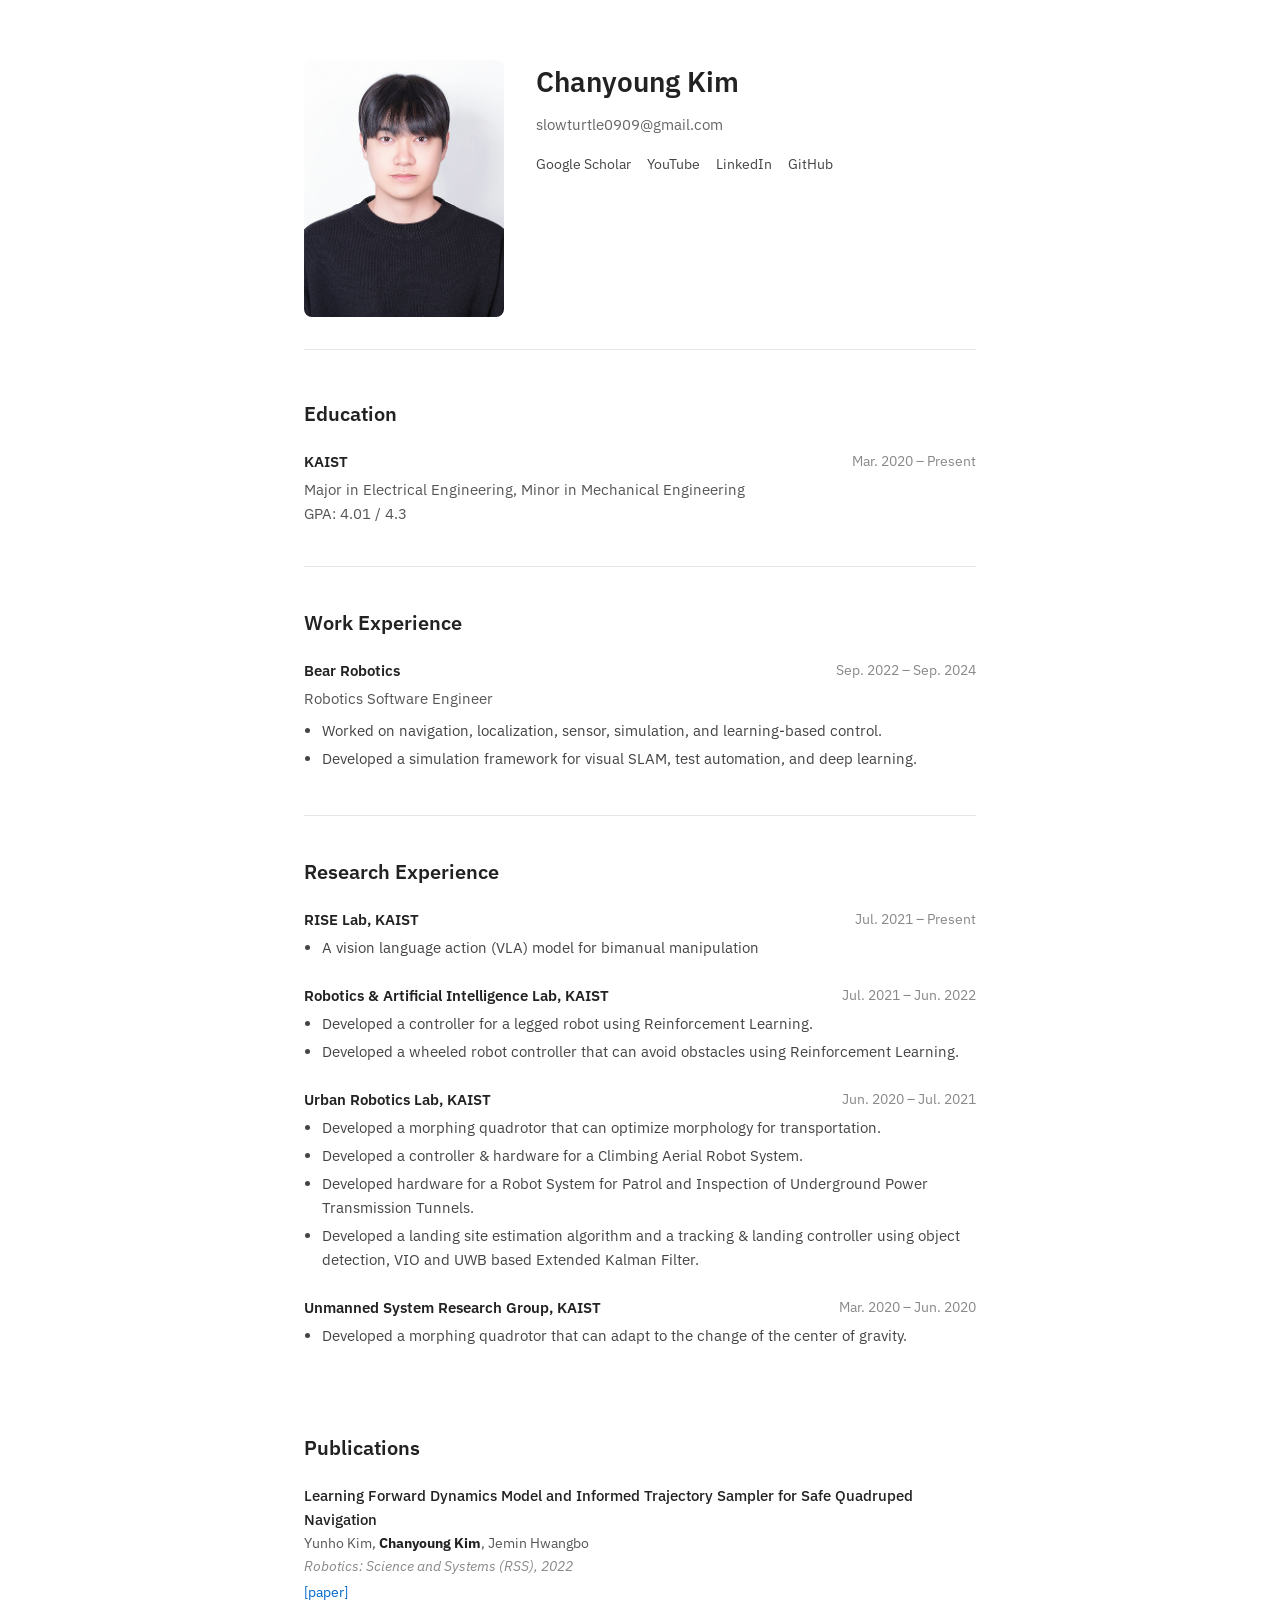
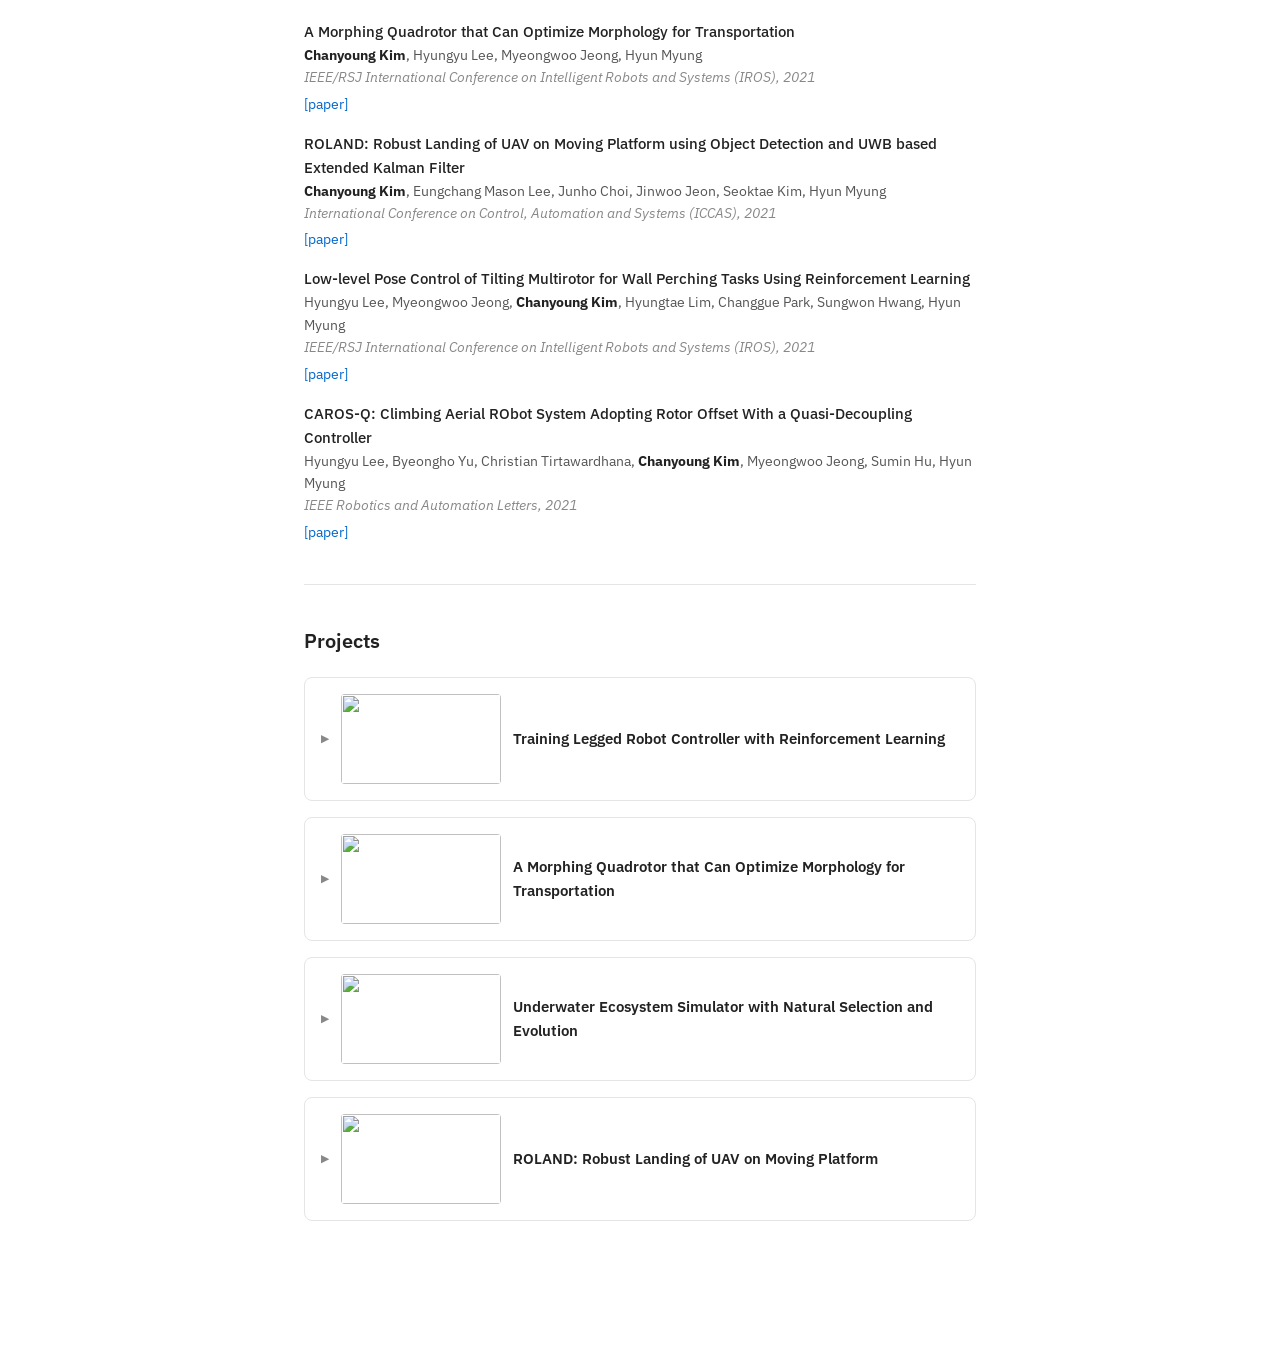
==== index.html @ 2c2cf40a "update" ====
<!DOCTYPE html>
<html lang="en">
<head>
    <meta charset="UTF-8">
    <meta name="viewport" content="width=device-width, initial-scale=1.0">
    <title>Chanyoung Kim</title>
    <link rel="preconnect" href="https://fonts.googleapis.com">
    <link rel="preconnect" href="https://fonts.gstatic.com" crossorigin>
    <link href="https://fonts.googleapis.com/css2?family=IBM+Plex+Sans:wght@400;500;600&display=swap" rel="stylesheet">
    <link rel="stylesheet" href="styles.css">
</head>
<body>
    <div class="container">
        <header>
            <img src="assets/profile/profile.jpg" alt="Chanyoung Kim" class="profile-image">
            <div class="header-info">
                <h1>Chanyoung Kim</h1>
                <p>slowturtle0909@gmail.com</p>
                <div class="links">
                    <a href="https://scholar.google.com/citations?hl=ko&user=d5pc-ngAAAAJ" target="_blank">Google Scholar</a>
                    <a href="https://youtube.com/@chanyoungkim4645" target="_blank">YouTube</a>
                    <a href="http://www.linkedin.com/in/chanyoung-kim-71b151243" target="_blank">LinkedIn</a>
                    <a href="https://github.com/slowturtle99" target="_blank">GitHub</a>
                </div>
            </div>
        </header>

        <section>
            <h2>Education</h2>
            <div class="education-item">
                <div>
                    <h3>KAIST</h3>
                    <div class="details">
                        Major in Electrical Engineering, Minor in Mechanical Engineering<br>
                        GPA: 4.01 / 4.3
                    </div>
                </div>
                <span class="date">Mar. 2020 – Present</span>
            </div>
        </section>

        <div id="experience-container"></div>

        <section>
            <h2>Publications</h2>
            <div id="publications-container"></div>
        </section>

        <section>
            <h2>Projects</h2>
            <div id="projects-container"></div>
        </section>
    </div>

    <script>
        fetch('experience.html')
            .then(response => response.text())
            .then(html => {
                document.getElementById('experience-container').innerHTML = html;
            });

        fetch('publications.html')
            .then(response => response.text())
            .then(html => {
                document.getElementById('publications-container').innerHTML = html;
            });

        fetch('projects.html')
            .then(response => response.text())
            .then(html => {
                document.getElementById('projects-container').innerHTML = html;
            });
    </script>
</body>
</html>
---- styles.css ----
* {
    margin: 0;
    padding: 0;
    box-sizing: border-box;
}

body {
    font-family: 'IBM Plex Sans', -apple-system, BlinkMacSystemFont, sans-serif;
    background: #fff;
    color: #222;
    line-height: 1.6;
    font-size: 15px;
}

.container {
    max-width: 720px;
    margin: 0 auto;
    padding: 60px 24px;
}

a {
    color: #0066cc;
    text-decoration: none;
}

a:hover {
    text-decoration: underline;
}

/* Header */
header {
    display: flex;
    gap: 32px;
    align-items: flex-start;
    margin-bottom: 48px;
    padding-bottom: 32px;
    border-bottom: 1px solid #e5e5e5;
}

.profile-image {
    width: 200px;
    height: auto;
    border-radius: 8px;
    flex-shrink: 0;
    background: #f0f0f0;
}

.header-info h1 {
    font-size: 28px;
    font-weight: 600;
    margin-bottom: 8px;
}

.header-info p {
    color: #666;
    margin-bottom: 16px;
}

.links {
    display: flex;
    gap: 16px;
    flex-wrap: wrap;
    font-size: 14px;
}

.links a {
    color: #444;
}

/* Sections */
section {
    margin-bottom: 40px;
    padding-bottom: 40px;
    border-bottom: 1px solid #e5e5e5;
}

section:last-of-type {
    border-bottom: none;
}

section h2 {
    font-size: 20px;
    font-weight: 600;
    color: #222;
    margin-bottom: 20px;
}

/* Education */
.education-item {
    display: flex;
    justify-content: space-between;
    gap: 16px;
}

.education-item h3 {
    font-size: 15px;
    font-weight: 600;
}

.education-item .details {
    color: #555;
    margin-top: 4px;
}

.education-item .date {
    color: #888;
    font-size: 14px;
    flex-shrink: 0;
}

/* Experience */
.experience-item {
    margin-bottom: 24px;
}

.experience-item:last-child {
    margin-bottom: 0;
}

.experience-header {
    display: flex;
    justify-content: space-between;
    gap: 16px;
    margin-bottom: 4px;
}

.experience-header h3 {
    font-size: 15px;
    font-weight: 600;
}

.experience-header .date {
    color: #888;
    font-size: 14px;
    flex-shrink: 0;
}

.experience-item .role {
    color: #555;
    margin-bottom: 8px;
}

.experience-item ul {
    color: #444;
    padding-left: 18px;
}

.experience-item li {
    margin-bottom: 4px;
}

/* Publications */
.publication-item {
    margin-bottom: 16px;
}

.publication-item:last-child {
    margin-bottom: 0;
}

.publication-item .title {
    font-weight: 500;
}

.publication-item .authors {
    color: #555;
    font-size: 14px;
}

.publication-item .authors strong {
    color: #222;
}

.publication-item .venue {
    color: #888;
    font-size: 14px;
    font-style: italic;
}

.publication-item .paper-link {
    font-size: 14px;
    display: inline-block;
    margin-top: 4px;
}

/* Projects */
.project-item {
    margin-bottom: 16px;
    border: 1px solid #e5e5e5;
    border-radius: 8px;
}

.project-item:last-child {
    margin-bottom: 0;
}

.project-item summary {
    padding: 16px;
    cursor: pointer;
    font-size: 15px;
    font-weight: 600;
    list-style: none;
    display: flex;
    align-items: center;
    gap: 12px;
}

.project-item summary::-webkit-details-marker {
    display: none;
}

.project-item summary::before {
    content: '▶';
    font-size: 10px;
    color: #888;
    transition: transform 0.2s;
    flex-shrink: 0;
}

.project-item summary .thumbnail {
    width: 160px;
    height: 90px;
    object-fit: cover;
    border-radius: 4px;
    flex-shrink: 0;
}

.project-item summary .title {
    flex: 1;
}

.project-item[open] summary::before {
    transform: rotate(90deg);
}

.project-item .project-content {
    padding: 0 16px 16px;
}

.project-item .video {
    margin-bottom: 16px;
}

.project-item .video iframe {
    width: 100%;
    max-width: 560px;
    height: 315px;
    border: none;
    border-radius: 8px;
}

.project-item .project-image {
    max-width: 100%;
    height: auto;
    border-radius: 8px;
    margin: 16px 0;
}

.project-item .image-text-row {
    display: flex;
    gap: 20px;
    align-items: flex-start;
    margin: 16px 0;
}

.project-item .image-text-row img {
    width: 280px;
    flex-shrink: 0;
    border-radius: 8px;
}

.project-item .image-text-row .text-content {
    flex: 1;
}

.project-item .image-text-row .text-content p {
    margin-top: 0;
}

@media (max-width: 600px) {
    .project-item .image-text-row {
        flex-direction: column;
    }
    
    .project-item .image-text-row img {
        width: 100%;
    }
}

.project-item ul {
    color: #555;
    font-size: 14px;
    padding-left: 20px;
    margin-bottom: 8px;
}

.project-item li {
    margin-bottom: 4px;
}

.project-item h4 {
    font-size: 14px;
    font-weight: 600;
    color: #444;
    margin: 16px 0 8px;
}

.project-item p {
    color: #555;
    font-size: 14px;
    margin-bottom: 8px;
}

/* Responsive */
@media (max-width: 600px) {
    header {
        flex-direction: column;
        align-items: center;
        text-align: center;
    }

    .links {
        justify-content: center;
    }

    .education-item,
    .experience-header {
        flex-direction: column;
        gap: 4px;
    }

    .education-item .date,
    .experience-header .date {
        order: -1;
    }
}
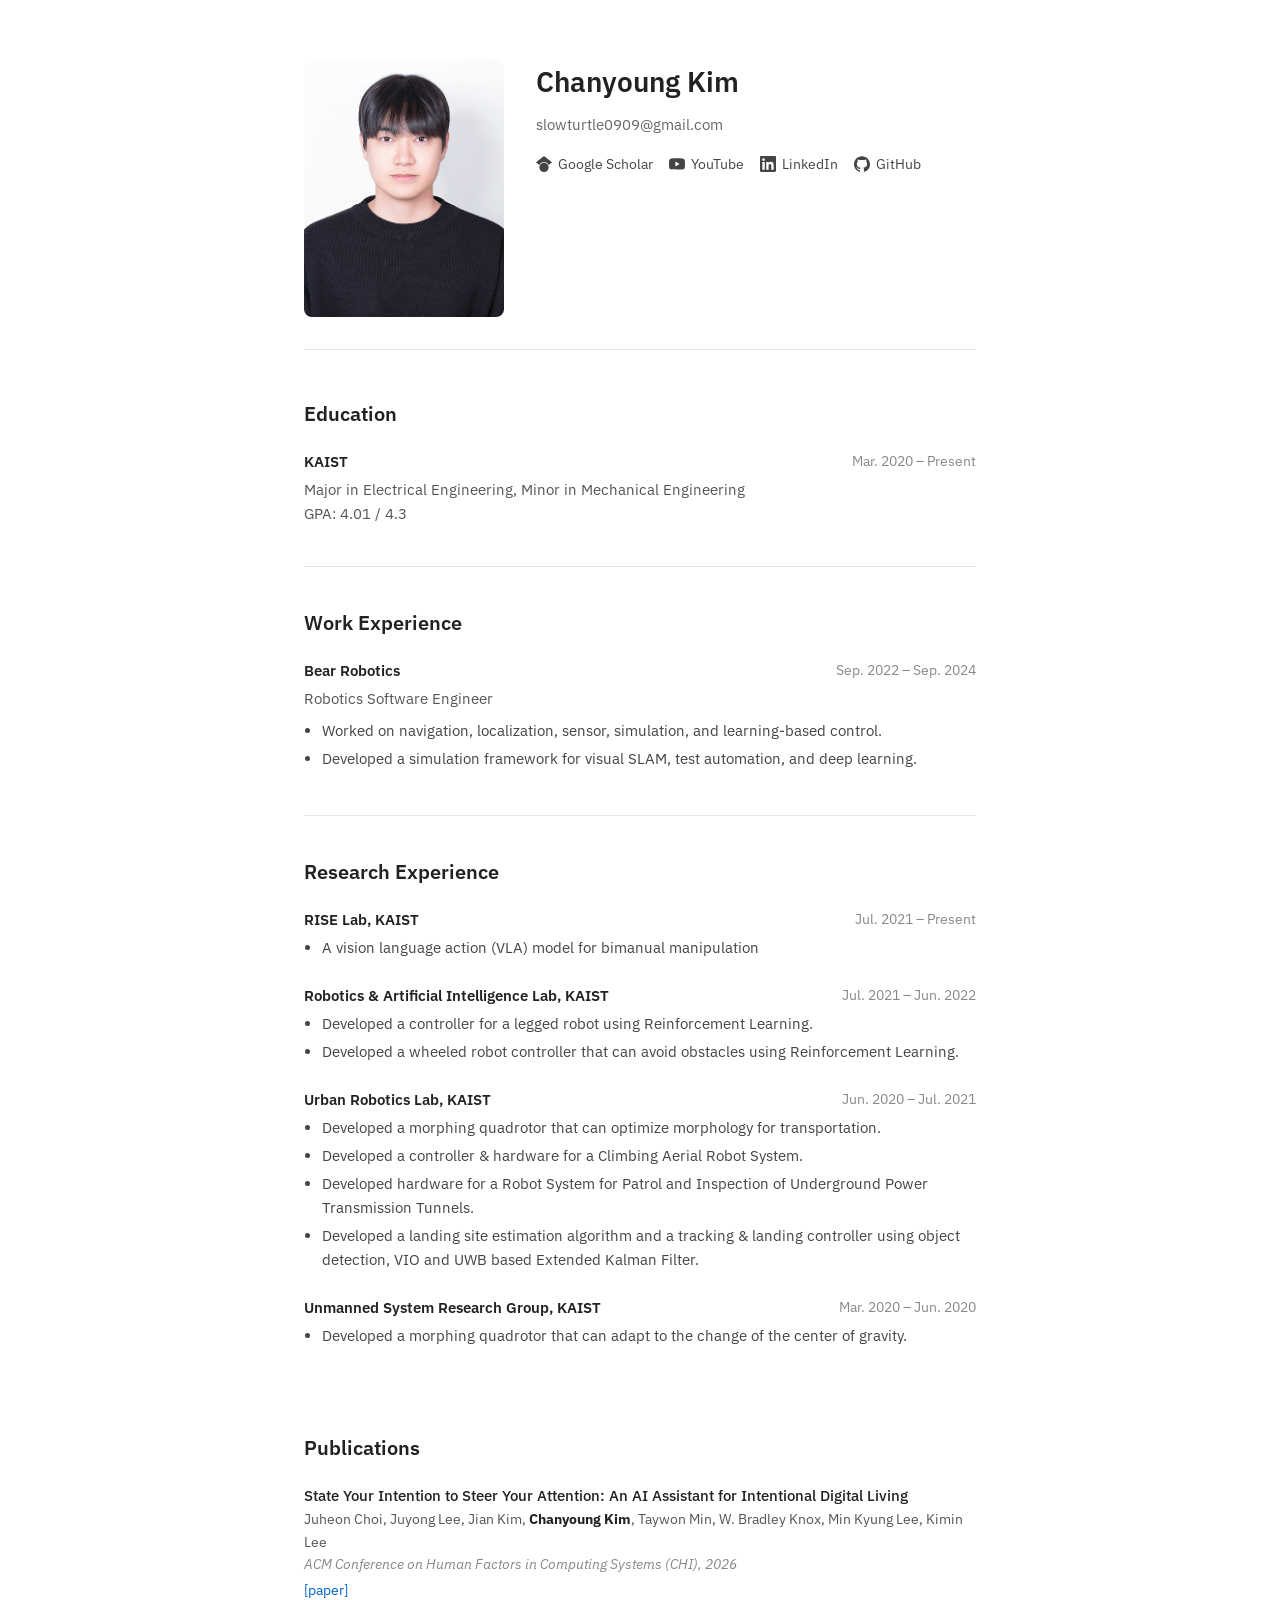
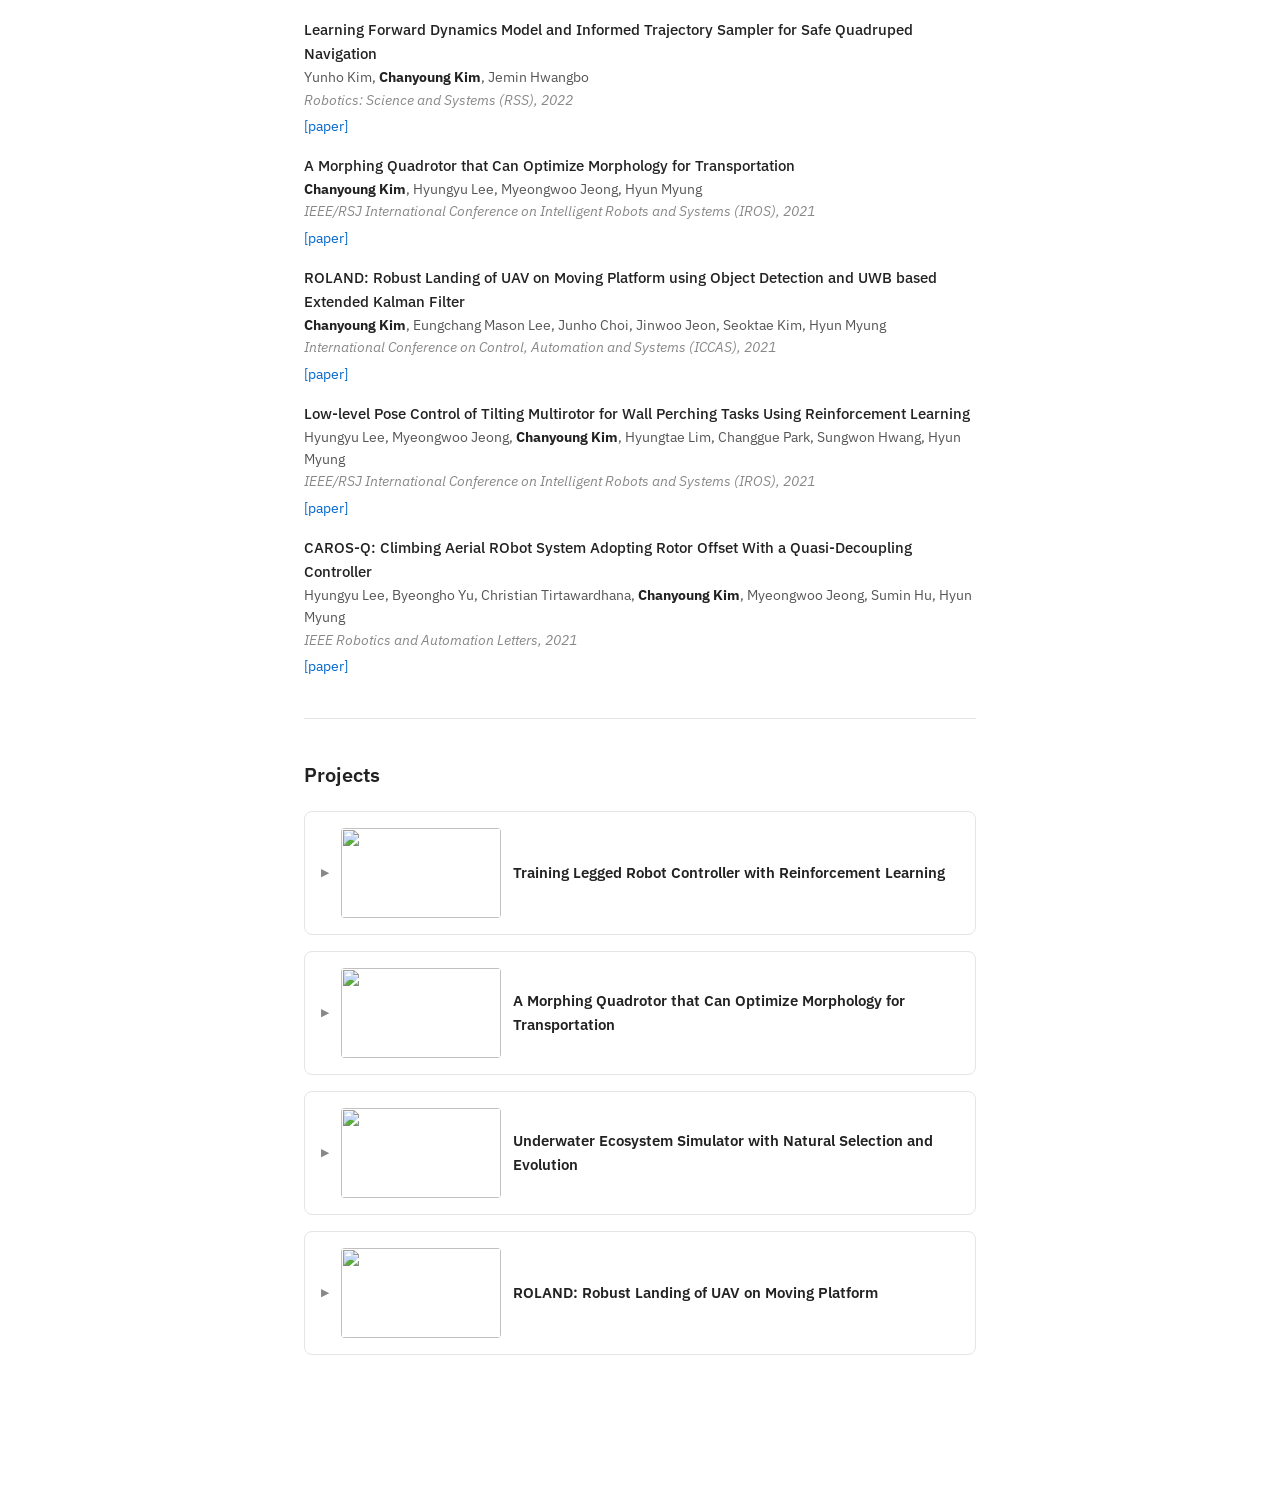
==== commit f008a581: "update" ====
--- a/index.html
+++ b/index.html
@@ -17,10 +17,22 @@
                 <h1>Chanyoung Kim</h1>
                 <p>slowturtle0909@gmail.com</p>
                 <div class="links">
-                    <a href="https://scholar.google.com/citations?hl=ko&user=d5pc-ngAAAAJ" target="_blank">Google Scholar</a>
-                    <a href="https://youtube.com/@chanyoungkim4645" target="_blank">YouTube</a>
-                    <a href="http://www.linkedin.com/in/chanyoung-kim-71b151243" target="_blank">LinkedIn</a>
-                    <a href="https://github.com/slowturtle99" target="_blank">GitHub</a>
+                    <a href="https://scholar.google.com/citations?hl=ko&user=d5pc-ngAAAAJ" target="_blank">
+                        <svg viewBox="0 0 24 24"><path d="M12 24a7 7 0 1 1 0-14 7 7 0 0 1 0 14zm0-24L0 9.5l4.838 3.94A8 8 0 0 1 12 9a8 8 0 0 1 7.162 4.44L24 9.5z"/></svg>
+                        Google Scholar
+                    </a>
+                    <a href="https://youtube.com/@chanyoungkim4645" target="_blank">
+                        <svg viewBox="0 0 24 24"><path d="M23.498 6.186a3.016 3.016 0 0 0-2.122-2.136C19.505 3.545 12 3.545 12 3.545s-7.505 0-9.377.505A3.017 3.017 0 0 0 .502 6.186C0 8.07 0 12 0 12s0 3.93.502 5.814a3.016 3.016 0 0 0 2.122 2.136c1.871.505 9.376.505 9.376.505s7.505 0 9.377-.505a3.015 3.015 0 0 0 2.122-2.136C24 15.93 24 12 24 12s0-3.93-.502-5.814zM9.545 15.568V8.432L15.818 12l-6.273 3.568z"/></svg>
+                        YouTube
+                    </a>
+                    <a href="http://www.linkedin.com/in/chanyoung-kim-71b151243" target="_blank">
+                        <svg viewBox="0 0 24 24"><path d="M20.447 20.452h-3.554v-5.569c0-1.328-.027-3.037-1.852-3.037-1.853 0-2.136 1.445-2.136 2.939v5.667H9.351V9h3.414v1.561h.046c.477-.9 1.637-1.85 3.37-1.85 3.601 0 4.267 2.37 4.267 5.455v6.286zM5.337 7.433c-1.144 0-2.063-.926-2.063-2.065 0-1.138.92-2.063 2.063-2.063 1.14 0 2.064.925 2.064 2.063 0 1.139-.925 2.065-2.064 2.065zm1.782 13.019H3.555V9h3.564v11.452zM22.225 0H1.771C.792 0 0 .774 0 1.729v20.542C0 23.227.792 24 1.771 24h20.451C23.2 24 24 23.227 24 22.271V1.729C24 .774 23.2 0 22.222 0h.003z"/></svg>
+                        LinkedIn
+                    </a>
+                    <a href="https://github.com/slowturtle99" target="_blank">
+                        <svg viewBox="0 0 24 24"><path d="M12 .297c-6.63 0-12 5.373-12 12 0 5.303 3.438 9.8 8.205 11.385.6.113.82-.258.82-.577 0-.285-.01-1.04-.015-2.04-3.338.724-4.042-1.61-4.042-1.61C4.422 18.07 3.633 17.7 3.633 17.7c-1.087-.744.084-.729.084-.729 1.205.084 1.838 1.236 1.838 1.236 1.07 1.835 2.809 1.305 3.495.998.108-.776.417-1.305.76-1.605-2.665-.3-5.466-1.332-5.466-5.93 0-1.31.465-2.38 1.235-3.22-.135-.303-.54-1.523.105-3.176 0 0 1.005-.322 3.3 1.23.96-.267 1.98-.399 3-.405 1.02.006 2.04.138 3 .405 2.28-1.552 3.285-1.23 3.285-1.23.645 1.653.24 2.873.12 3.176.765.84 1.23 1.91 1.23 3.22 0 4.61-2.805 5.625-5.475 5.92.42.36.81 1.096.81 2.22 0 1.606-.015 2.896-.015 3.286 0 .315.21.69.825.57C20.565 22.092 24 17.592 24 12.297c0-6.627-5.373-12-12-12"/></svg>
+                        GitHub
+                    </a>
                 </div>
             </div>
         </header>
--- a/styles.css
+++ b/styles.css
@@ -65,6 +65,15 @@
 
 .links a {
     color: #444;
+    display: flex;
+    align-items: center;
+    gap: 6px;
+}
+
+.links a svg {
+    width: 16px;
+    height: 16px;
+    fill: currentColor;
 }
 
 /* Sections */
@@ -184,6 +193,19 @@
 }
 
 /* Projects */
+.year-header {
+    font-size: 16px;
+    font-weight: 600;
+    color: #888;
+    margin: 24px 0 12px;
+    padding-bottom: 8px;
+    border-bottom: 1px solid #e5e5e5;
+}
+
+.year-header:first-child {
+    margin-top: 0;
+}
+
 .project-item {
     margin-bottom: 16px;
     border: 1px solid #e5e5e5;
